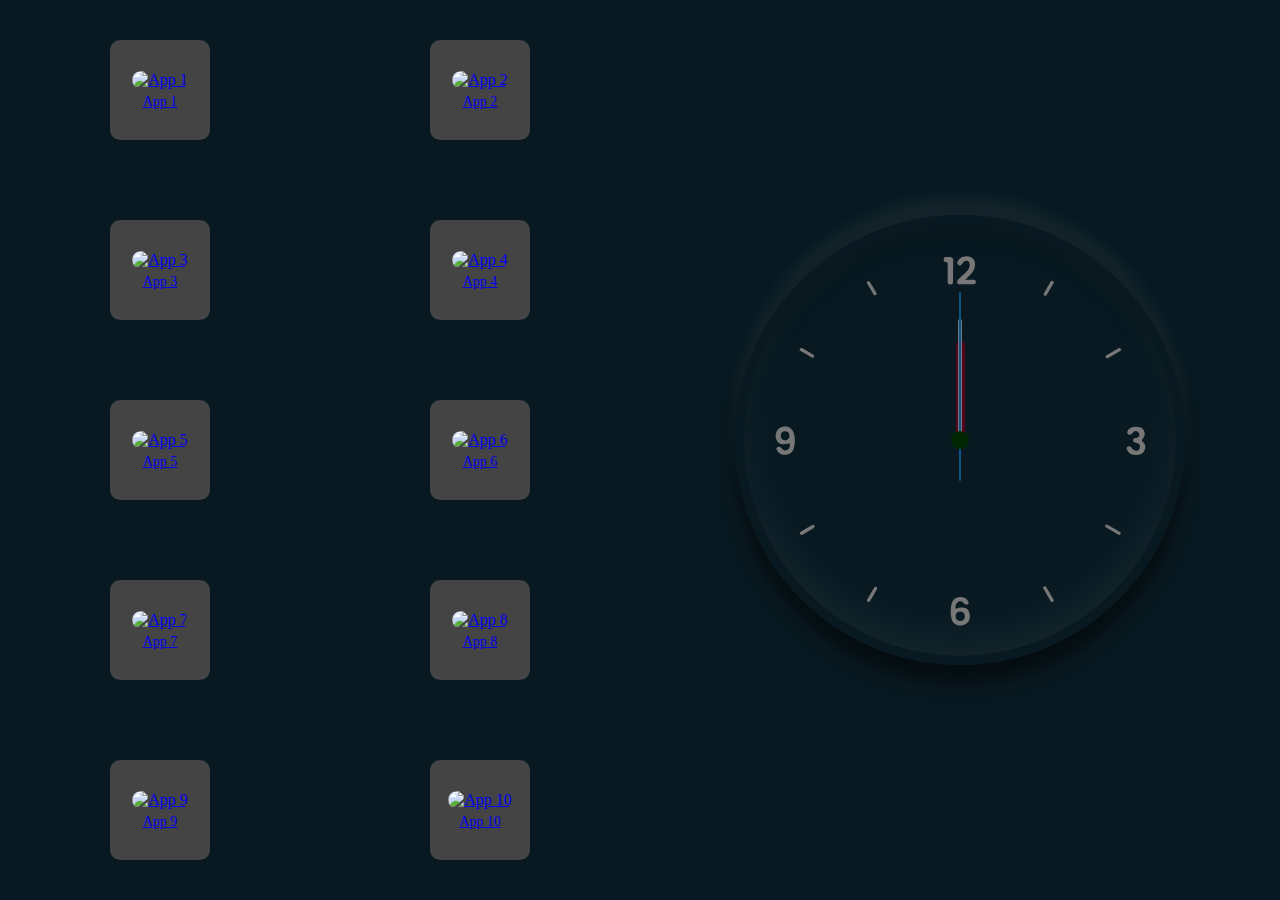
==== index.html @ 2363646f "changes" ====
<!DOCTYPE html>
<html lang="en">

<head>
    <!-- Charset -->
    <meta charset="utf-8">

    <!-- Style Sheets -->
    <link rel="stylesheet" type="text/css" href="style.css">

    <!-- Viewport -->
    <meta name="viewport" content="width=device-width, initial-scale=1">

    <!-- Title -->
    <title>Analog clock</title>
    <!-- coded by U7P4L 1N -->
    <!-- Description -->
    <meta name="description" content="Storm - Interface">

    <!-- Author -->
    <meta name="author" content="Amit Kumar Singh">

    <!-- Icon -->
    <link rel="icon" type="image/png" href="logo.ico">

    <!-- Apple touch icon -->
    <link rel="apple-touch-icon" href="icon.png">

    <!-- Theme color -->
    <meta name="theme-color" content="#63d7a5">
    <meta name="msapplication-TileColor" content="#63d7a5">
    <meta name="msapplication-navbutton-color" content="#63d7a5">
    <meta name="apple-mobile-web-app-status-bar-style" content="#63d7a5">

    <!-- Url -->
    <meta property="og:url" content="https://amitkumarsingh.xyz/">
    <!-- coded by U7P4L 1N -->
    <!-- Title -->
    <meta property="og:title" content="Storm">

    <!-- Description -->
    <meta property="og:description" content="Smart Technology Optimized for Residential Management.">

    <!-- Icon -->
    <meta property="og:image" content="">
    <meta property="og:image:type" content="image/png">
    <meta property="og:image:width" content="1200">
    <meta property="og:image:height" content="630">

    <meta property="og:type" content="page">

</head>

<body>
    <div class="container">
        <div class="icons">
            <div class="icon">
                <a href="#link1">
                    <img src="path/to/image1.png" alt="App 1">
                    <div>App 1</div>
                </a>
            </div>
            <div class="icon">
                <a href="#link2">
                    <img src="path/to/image2.png" alt="App 2">
                    <div>App 2</div>
                </a>
            </div>
            <div class="icon">
                <a href="#link3">
                    <img src="path/to/image3.png" alt="App 3">
                    <div>App 3</div>
                </a>
            </div>
            <div class="icon">
                <a href="#link4">
                    <img src="path/to/image4.png" alt="App 4">
                    <div>App 4</div>
                </a>
            </div>
            <div class="icon">
                <a href="#link5">
                    <img src="path/to/image5.png" alt="App 5">
                    <div>App 5</div>
                </a>
            </div>
            <div class="icon">
                <a href="#link6">
                    <img src="path/to/image6.png" alt="App 6">
                    <div>App 6</div>
                </a>
            </div>
            <div class="icon">
                <a href="#link7">
                    <img src="path/to/image7.png" alt="App 7">
                    <div>App 7</div>
                </a>
            </div>
            <div class="icon">
                <a href="#link8">
                    <img src="path/to/image8.png" alt="App 8">
                    <div>App 8</div>
                </a>
            </div>
            <div class="icon">
                <a href="#link9">
                    <img src="path/to/image9.png" alt="App 9">
                    <div>App 9</div>
                </a>
            </div>
            <div class="icon">
                <a href="#link10">
                    <img src="path/to/image10.png" alt="App 10">
                    <div>App 10</div>
                </a>
            </div>
        </div>
        <div class="clock-container">
            <div class="clock">
                <div class="hour">
                    <div class="hr" id="hr"></div>
                </div>
                <div class="min">
                    <div class="mn" id="mn"></div>
                </div>
                <div class="sec">
                    <div class="sc" id="sc"></div>
                </div>
            </div>
            <div class="datetime">
                <div id="time"></div>
                <div id="date"></div>
                <div id="day"></div>
            </div>
        </div>
    </div>
    <script type="text/javascript">
        const deg = 6;
        const hr = document.querySelector('#hr');
        const mn = document.querySelector('#mn');
        const sc = document.querySelector('#sc');
        const time = document.querySelector('#time');
        const date = document.querySelector('#date');
        const day = document.querySelector('#day');

        setInterval(() => {
            let now = new Date();

            let hh = now.getHours();
            let mm = now.getMinutes();
            let ss = now.getSeconds();
            let ms = now.getMilliseconds();

            let dayNames = ["Sunday", "Monday", "Tuesday", "Wednesday", "Thursday", "Friday", "Saturday"];
            let monthNames = ["January", "February", "March", "April", "May", "June", "July", "August", "September", "October", "November", "December"];

            hr.style.transform = `rotateZ(${(hh * 30) + (mm / 2)}deg)`;
            mn.style.transform = `rotateZ(${(mm * 6) + (ss / 10)}deg)`;
            sc.style.transform = `rotateZ(${(ss * 6) + (ms / 1000 * 6)}deg)`;

            time.textContent = now.toLocaleTimeString();
            date.textContent = `${monthNames[now.getMonth()]} ${now.getDate()}, ${now.getFullYear()}`;
            day.textContent = dayNames[now.getDay()];
        }, 1000);
    </script>
</body>

</html>
---- style.css ----
* {
   margin: 0;
   padding: 0;
   box-sizing: border-box;
}

body {
   display: flex;
   justify-content: center;
   align-items: center;
   width: 100vw;
   height: 100vh;
   background: #091921;
   color: white;
   overflow: hidden; /* Prevent scrolling */
}

.container {
   display: flex;
   width: 100%;
   height: 100%;
}

.icons {
   display: grid;
   grid-template-columns: repeat(2, 1fr);
   grid-template-rows: repeat(5, 1fr);
   justify-items: center;
   align-items: center;
   flex: 1;
}

.icon {
   display: flex;
   flex-direction: column;
   align-items: center;
   justify-content: center;
   padding: 10px;
   width: 100px;
   height: 100px;
   background: #444;
   border-radius: 10px;
   text-align: center;
   margin: 10px;
   color: white;
   text-decoration: none;
   transition: background 0.3s;
}

.icon img {
   width: 100px;
   height: 100px;
   object-fit: cover;
   border-radius: 10px;
}

.icon div {
   margin-top: 5px;
   font-size: 14px;
}

.icon:hover {
   background: #63d7a5;
}

.clock-container {
   display: flex;
   flex-direction: column;
   justify-content: center;
   align-items: center;
   flex: 1;
}

.clock {
   width: 50vh;
   height: 50vh;
   display: flex;
   justify-content: center;
   align-items: center;
   background: url(clock.svg);
   background-size: cover;
   border: 1vh solid #091921;
   border-radius: 50%;
   box-shadow: 0 -2vh 2vh rgba(255, 255, 255, 0.05),
       inset 0 -2vh 5vh rgba(255, 255, 255, 0.05),
       0 2vh 2vh rgba(0, 0, 0, 0.5),
       inset 0 2vh 2vh rgba(0, 0, 0, 0.05);
   position: relative;
}

.clock::before {
   content: '';
   position: absolute;
   width: 2vh;
   height: 2vh;
   background: #002700;
   border-radius: 50%;
   z-index: 10000;
}

.clock .hour,
.clock .min,
.clock .sec {
   position: absolute;
}

.clock .hour,
.hr {
   width: 22vh;
   height: 22vh;
}

.clock .min,
.mn {
   width: 27vh;
   height: 27vh;
}

.clock .sec,
.sc {
   width: 33vh;
   height: 33vh;
}

.hr,
.mn,
.sc {
   display: flex;
   justify-content: center;
   position: absolute;
   border-radius: 50%;
}

.hr::before {
   content: '';
   position: absolute;
   width: 1vh;
   height: 12vh;
   background: #53051e;
   z-index: 10;
   border-radius: 0.7vh;
}

.mn::before {
   content: '';
   position: absolute;
   width: 0.5vh;
   height: 13vh;
   background: #777777;
   z-index: 11;
   border-radius: 0.8vh;
}

.sc::before {
   content: '';
   position: absolute;
   width: 0.25vh;
   height: 21vh;
   background: #0b5384;
   z-index: 12;
   border-radius: 0.8vh;
}

.datetime {
   display: flex;
   flex-direction: column;
   align-items: center;
   margin-top: 20px;
   font-size: 1.5rem;
   text-align: center;
}

@media (max-width: 768px) {
   .container {
       flex-direction: column;
   }

   .icons {
       grid-template-columns: repeat(5, 1fr);
       grid-template-rows: repeat(2, 1fr);
   }

   .clock-container {
       order: -1;
   }

   .clock {
       width: 35vh;
       height: 35vh;
   }

   .clock .hour,
   .hr {
       width: 18vh;
       height: 18vh;
   }

   .clock .min,
   .mn {
       width: 22vh;
       height: 22vh;
   }

   .clock .sec,
   .sc {
       width: 28vh;
       height: 28vh;
   }

   .hr::before {
       height: 10vh;
   }

   .mn::before {
       height: 11vh;
   }

   .sc::before {
       height: 18vh;
   }
}
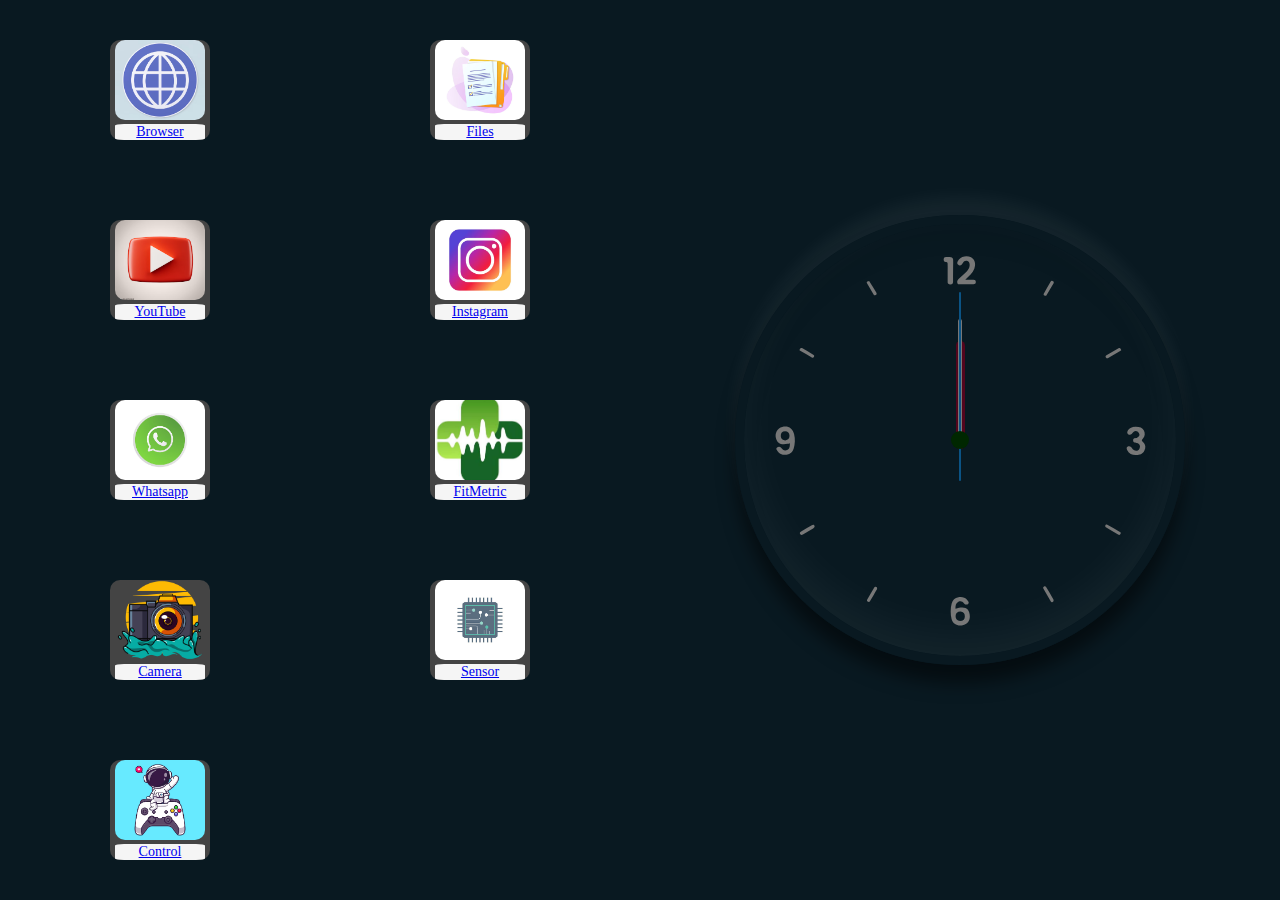
==== commit 9ef67099: "done" ====
--- a/index.html
+++ b/index.html
@@ -7,12 +7,13 @@
 
     <!-- Style Sheets -->
     <link rel="stylesheet" type="text/css" href="style.css">
+    <link rel="stylesheet" href="https://fonts.googleapis.com/css2?family=Roboto:wght@400;700&display=swap">
 
     <!-- Viewport -->
     <meta name="viewport" content="width=device-width, initial-scale=1">
 
     <!-- Title -->
-    <title>Analog clock</title>
+    <title>STORM</title>
     <!-- coded by U7P4L 1N -->
     <!-- Description -->
     <meta name="description" content="Storm - Interface">
@@ -55,63 +56,57 @@
     <div class="container">
         <div class="icons">
             <div class="icon">
-                <a href="#link1">
-                    <img src="path/to/image1.png" alt="App 1">
-                    <div>App 1</div>
+                <a href="https://www.google.co.in/">
+                    <img src="assets/icon/img1.jpg.avif" alt="App 1">
+                    <div>Browser</div>
                 </a>
             </div>
             <div class="icon">
-                <a href="#link2">
-                    <img src="path/to/image2.png" alt="App 2">
-                    <div>App 2</div>
+                <a href="https://drive.google.com/drive/">
+                    <img src="assets/icon/img2.jpg.avif" alt="App 2">
+                    <div>Files</div>
                 </a>
             </div>
             <div class="icon">
-                <a href="#link3">
-                    <img src="path/to/image3.png" alt="App 3">
-                    <div>App 3</div>
+                <a href="https://www.youtube.com">
+                    <img src="assets/icon/img3.jpg.avif" alt="App 3">
+                    <div>YouTube</div>
                 </a>
             </div>
             <div class="icon">
-                <a href="#link4">
-                    <img src="path/to/image4.png" alt="App 4">
-                    <div>App 4</div>
+                <a href="https://www.instagram.com">
+                    <img src="assets/icon/img4.jpg.avif" alt="App 4">
+                    <div>Instagram</div>
                 </a>
             </div>
             <div class="icon">
-                <a href="#link5">
-                    <img src="path/to/image5.png" alt="App 5">
-                    <div>App 5</div>
+                <a href="https://www.whatsapp.com">
+                    <img src="assets/icon/img5.jpg.avif" alt="App 5">
+                    <div>Whatsapp</div>
                 </a>
             </div>
             <div class="icon">
-                <a href="#link6">
-                    <img src="path/to/image6.png" alt="App 6">
-                    <div>App 6</div>
+                <a href="https://fitmetric.onrender.com">
+                    <img src="assets/icon/img6.png" alt="App 6">
+                    <div>FitMetric</div>
                 </a>
             </div>
             <div class="icon">
                 <a href="#link7">
-                    <img src="path/to/image7.png" alt="App 7">
-                    <div>App 7</div>
+                    <img src="assets/icon/img7.png" alt="App 7">
+                    <div>Camera</div>
                 </a>
             </div>
             <div class="icon">
-                <a href="#link8">
-                    <img src="path/to/image8.png" alt="App 8">
-                    <div>App 8</div>
+                <a href="https://iot-weather.vercel.app">
+                    <img src="assets/icon/img8.jpg.avif" alt="App 8">
+                    <div>Sensor</div>
                 </a>
             </div>
             <div class="icon">
                 <a href="#link9">
-                    <img src="path/to/image9.png" alt="App 9">
-                    <div>App 9</div>
-                </a>
-            </div>
-            <div class="icon">
-                <a href="#link10">
-                    <img src="path/to/image10.png" alt="App 10">
-                    <div>App 10</div>
+                    <img src="assets/icon/img9.jpg.avif" alt="App 9">
+                    <div>Control</div>
                 </a>
             </div>
         </div>
--- a/style.css
+++ b/style.css
@@ -12,7 +12,7 @@
    height: 100vh;
    background: #091921;
    color: white;
-   overflow: hidden; /* Prevent scrolling */
+   overflow: hidden;
 }
 
 .container {
@@ -48,15 +48,17 @@
 }
 
 .icon img {
-   width: 100px;
-   height: 100px;
+   width: 90px;
+   height: 80px;
    object-fit: cover;
    border-radius: 10px;
 }
 
 .icon div {
-   margin-top: 5px;
+   margin-top: 0px;
    font-size: 14px;
+   background-color: whitesmoke;
+   border-radius: 10%;
 }
 
 .icon:hover {
@@ -64,6 +66,7 @@
 }
 
 .clock-container {
+   font-family: 'Roboto', sans-serif;
    display: flex;
    flex-direction: column;
    justify-content: center;
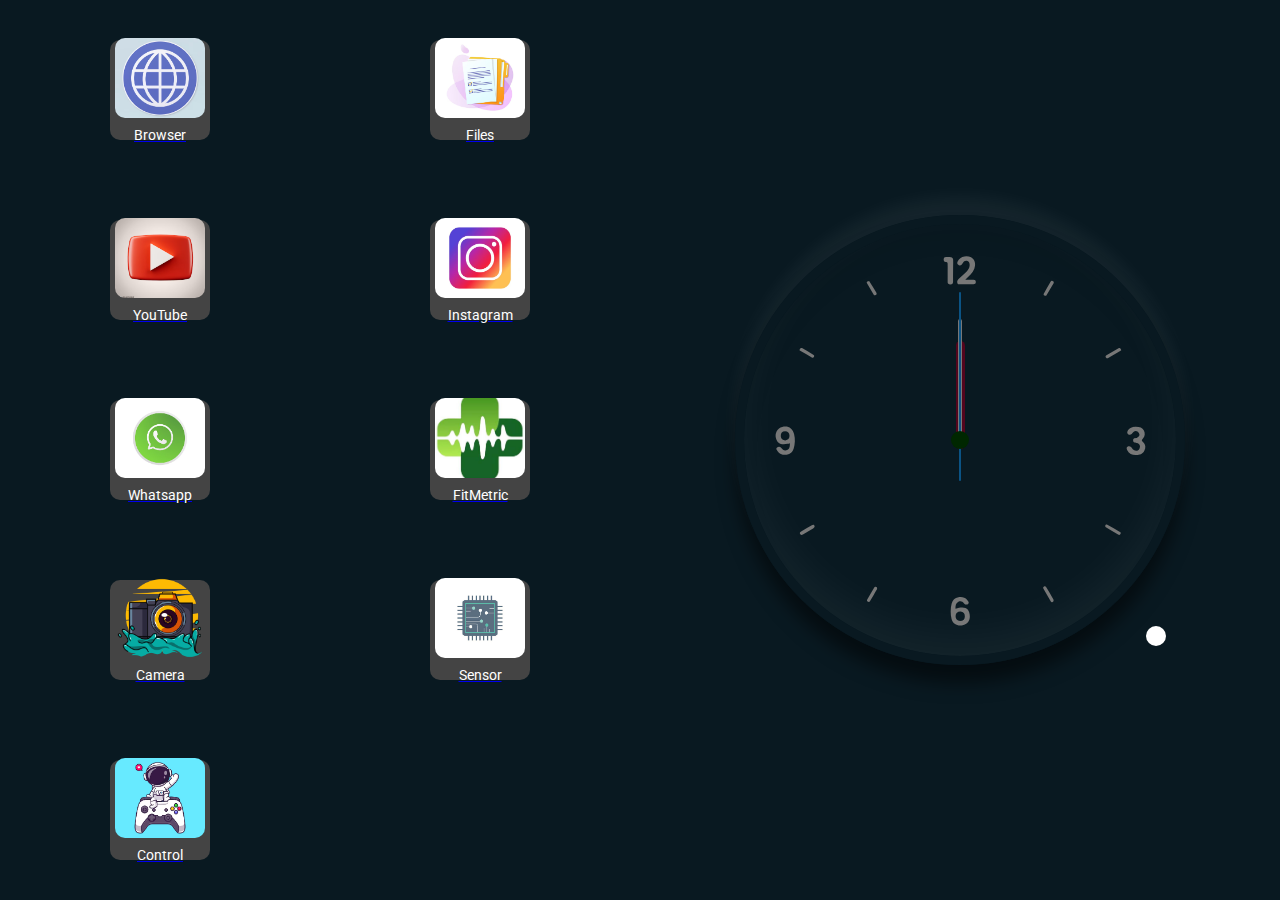
==== commit 690b37ad: "sukoon" ====
--- a/index.html
+++ b/index.html
@@ -49,64 +49,63 @@
     <meta property="og:image:height" content="630">
 
     <meta property="og:type" content="page">
-
 </head>
 
 <body>
     <div class="container">
         <div class="icons">
             <div class="icon">
-                <a href="https://www.google.co.in/">
+                <a href="https://www.google.co.in/" target="_self">
                     <img src="assets/icon/img1.jpg.avif" alt="App 1">
-                    <div>Browser</div>
+                    <div style="color: white;">Browser</div>
                 </a>
             </div>
             <div class="icon">
-                <a href="https://drive.google.com/drive/">
+                <a href="https://drive.google.com/drive/" target="_self">
                     <img src="assets/icon/img2.jpg.avif" alt="App 2">
-                    <div>Files</div>
+                    <div style="color: white;">Files</div>
                 </a>
             </div>
             <div class="icon">
-                <a href="https://www.youtube.com">
+                <a href="https://www.youtube.com" target="_self">
                     <img src="assets/icon/img3.jpg.avif" alt="App 3">
-                    <div>YouTube</div>
+                    <div style="color: white;">YouTube</div>
                 </a>
             </div>
             <div class="icon">
-                <a href="https://www.instagram.com">
+                <a href="https://www.instagram.com" target="_self">
                     <img src="assets/icon/img4.jpg.avif" alt="App 4">
-                    <div>Instagram</div>
+                    <div style="color: white;">Instagram</div>
                 </a>
             </div>
             <div class="icon">
-                <a href="https://www.whatsapp.com">
+                <a href="https://www.whatsapp.com" target="_self">
                     <img src="assets/icon/img5.jpg.avif" alt="App 5">
-                    <div>Whatsapp</div>
+                    <div style="color: white;">Whatsapp</div>
                 </a>
             </div>
             <div class="icon">
-                <a href="https://fitmetric.onrender.com">
+                <a href="https://fitmetric.onrender.com" target="_self">
                     <img src="assets/icon/img6.png" alt="App 6">
-                    <div>FitMetric</div>
+                    <div style="color: white;">FitMetric</div>
                 </a>
             </div>
             <div class="icon">
-                <a href="#link7">
+                <a href="#link7" target="_self">
                     <img src="assets/icon/img7.png" alt="App 7">
-                    <div>Camera</div>
+                    <div style="color: white;">Camera</div>
                 </a>
             </div>
             <div class="icon">
-                <a href="https://iot-weather.vercel.app">
+                <a href="https://iot-weather.vercel.app" target="_self">
                     <img src="assets/icon/img8.jpg.avif" alt="App 8">
-                    <div>Sensor</div>
+                    <div style="color: white;">Sensor</div>
                 </a>
             </div>
             <div class="icon">
-                <a href="#link9">
+                <a href="#link9" target="_self">
                     <img src="assets/icon/img9.jpg.avif" alt="App 9">
-                    <div>Control</div>
+                    <div style="color: white;">Control</div>
                 </a>
             </div>
         </div>
@@ -121,6 +120,7 @@
                 <div class="sec">
                     <div class="sc" id="sc"></div>
                 </div>
+                <div class="fullscreen-circle" id="fullscreen-circle"></div>
             </div>
             <div class="datetime">
                 <div id="time"></div>
@@ -129,14 +129,14 @@
             </div>
         </div>
     </div>
-    <script type="text/javascript">
-        const deg = 6;
+    <script>
         const hr = document.querySelector('#hr');
         const mn = document.querySelector('#mn');
         const sc = document.querySelector('#sc');
         const time = document.querySelector('#time');
         const date = document.querySelector('#date');
         const day = document.querySelector('#day');
+        const fullscreenCircle = document.getElementById('fullscreen-circle');
 
         setInterval(() => {
             let now = new Date();
@@ -157,6 +157,24 @@
             date.textContent = `${monthNames[now.getMonth()]} ${now.getDate()}, ${now.getFullYear()}`;
             day.textContent = dayNames[now.getDay()];
         }, 1000);
+
+        fullscreenCircle.addEventListener('click', () => {
+            if (document.fullscreenElement) {
+                document.exitFullscreen();
+            } else {
+                document.documentElement.requestFullscreen();
+            }
+        });
+
+        // Open links in fullscreen
+        const icons = document.querySelectorAll('.icon a');
+        icons.forEach(icon => {
+            icon.addEventListener('click', (e) => {
+                e.preventDefault();
+                const href = icon.getAttribute('href');
+                window.open(href, '_self', 'fullscreen=yes');
+            });
+        });
     </script>
 </body>
 
--- a/style.css
+++ b/style.css
@@ -13,6 +13,7 @@
    background: #091921;
    color: white;
    overflow: hidden;
+   font-family: 'Roboto', sans-serif;
 }
 
 .container {
@@ -55,10 +56,8 @@
 }
 
 .icon div {
-   margin-top: 0px;
+   margin-top: 5px;
    font-size: 14px;
-   background-color: whitesmoke;
-   border-radius: 10%;
 }
 
 .icon:hover {
@@ -66,7 +65,6 @@
 }
 
 .clock-container {
-   font-family: 'Roboto', sans-serif;
    display: flex;
    flex-direction: column;
    justify-content: center;
@@ -101,6 +99,17 @@
    z-index: 10000;
 }
 
+.fullscreen-circle {
+   position: absolute;
+   width: 20px; /* Adjust size as needed */
+   height: 20px; /* Adjust size as needed */
+   background-color: white;
+   border-radius: 50%;
+   cursor: pointer;
+   bottom: 10px; /* Adjust position as needed */
+   right: 10px; /* Adjust position as needed */
+}
+
 .clock .hour,
 .clock .min,
 .clock .sec {
@@ -221,4 +230,4 @@
    .sc::before {
        height: 18vh;
    }
-}
+}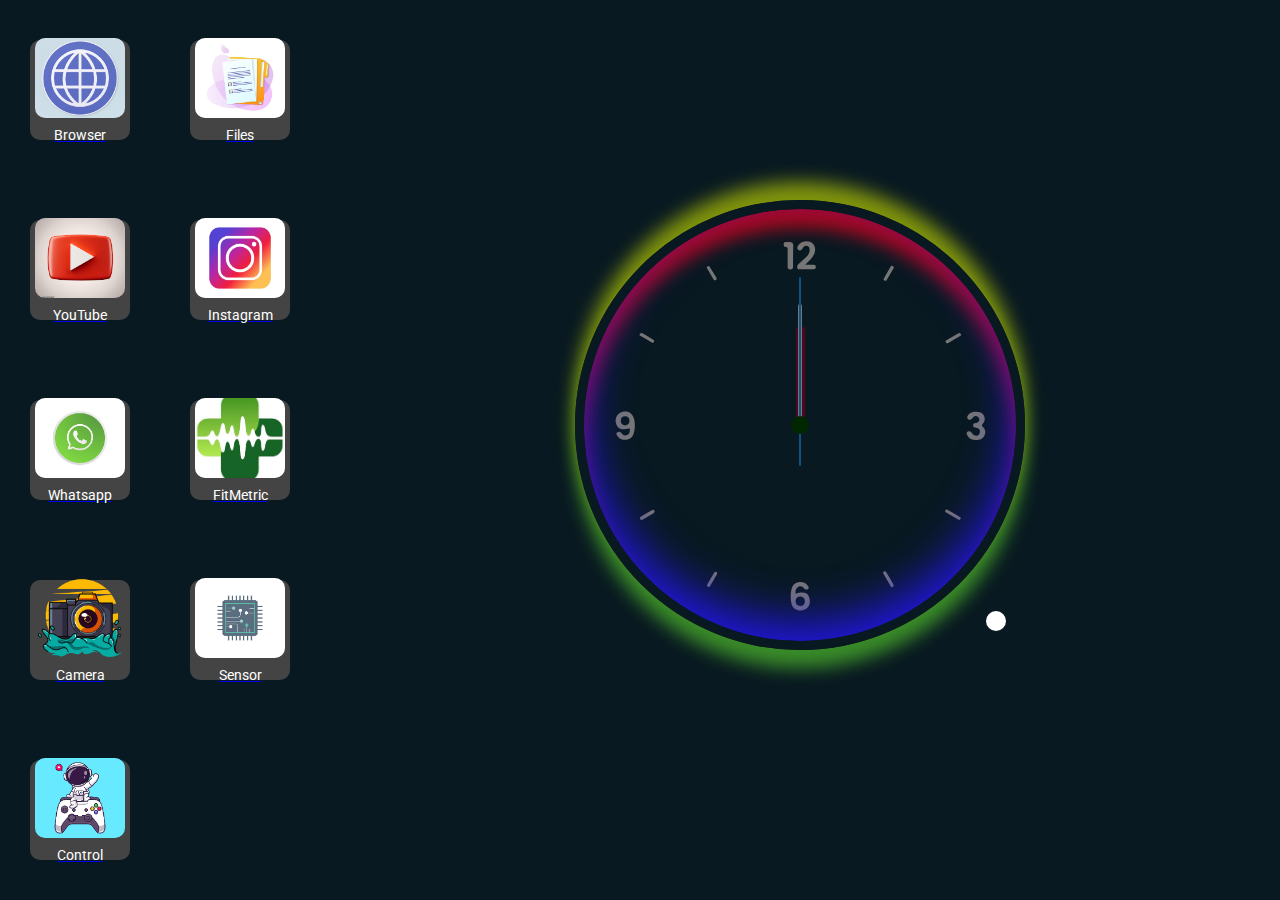
==== commit 4b11454a: "UI" ====
--- a/index.html
+++ b/index.html
@@ -45,8 +45,8 @@
     <!-- Icon -->
     <meta property="og:image" content="">
     <meta property="og:image:type" content="image/png">
-    <meta property="og:image:width" content="1200">
-    <meta property="og:image:height" content="630">
+    <meta property="og:image:width" content="1280">
+    <meta property="og:image:height" content="600">
 
     <meta property="og:type" content="page">
 </head>
@@ -66,6 +66,7 @@
                     <div style="color: white;">Files</div>
                 </a>
             </div>
+            
             <div class="icon">
                 <a href="https://www.youtube.com" target="_self">
                     <img src="assets/icon/img3.jpg.avif" alt="App 3">
@@ -91,7 +92,7 @@
                 </a>
             </div>
             <div class="icon">
-                <a href="#link7" target="_self">
+                <a href="http://192.168.1.53:7123/index.html" target="_self">
                     <img src="assets/icon/img7.png" alt="App 7">
                     <div style="color: white;">Camera</div>
                 </a>
--- a/style.css
+++ b/style.css
@@ -69,7 +69,7 @@
    flex-direction: column;
    justify-content: center;
    align-items: center;
-   flex: 1;
+   flex: 3;
 }
 
 .clock {
@@ -82,10 +82,10 @@
    background-size: cover;
    border: 1vh solid #091921;
    border-radius: 50%;
-   box-shadow: 0 -2vh 2vh rgba(255, 255, 255, 0.05),
-       inset 0 -2vh 5vh rgba(255, 255, 255, 0.05),
-       0 2vh 2vh rgba(0, 0, 0, 0.5),
-       inset 0 2vh 2vh rgba(0, 0, 0, 0.05);
+   box-shadow: 0 -2vh 2vh rgba(163, 184, 7, 0.771),
+       inset 0 -2vh 5vh rgba(37, 21, 255, 0.884),
+       0 2vh 2vh rgba(108, 255, 50, 0.5),
+       inset 0 2vh 2vh rgba(255, 0, 0, 0.726);
    position: relative;
 }
 
@@ -177,7 +177,7 @@
    display: flex;
    flex-direction: column;
    align-items: center;
-   margin-top: 20px;
+   margin-top: 50px;
    font-size: 1.5rem;
    text-align: center;
 }
